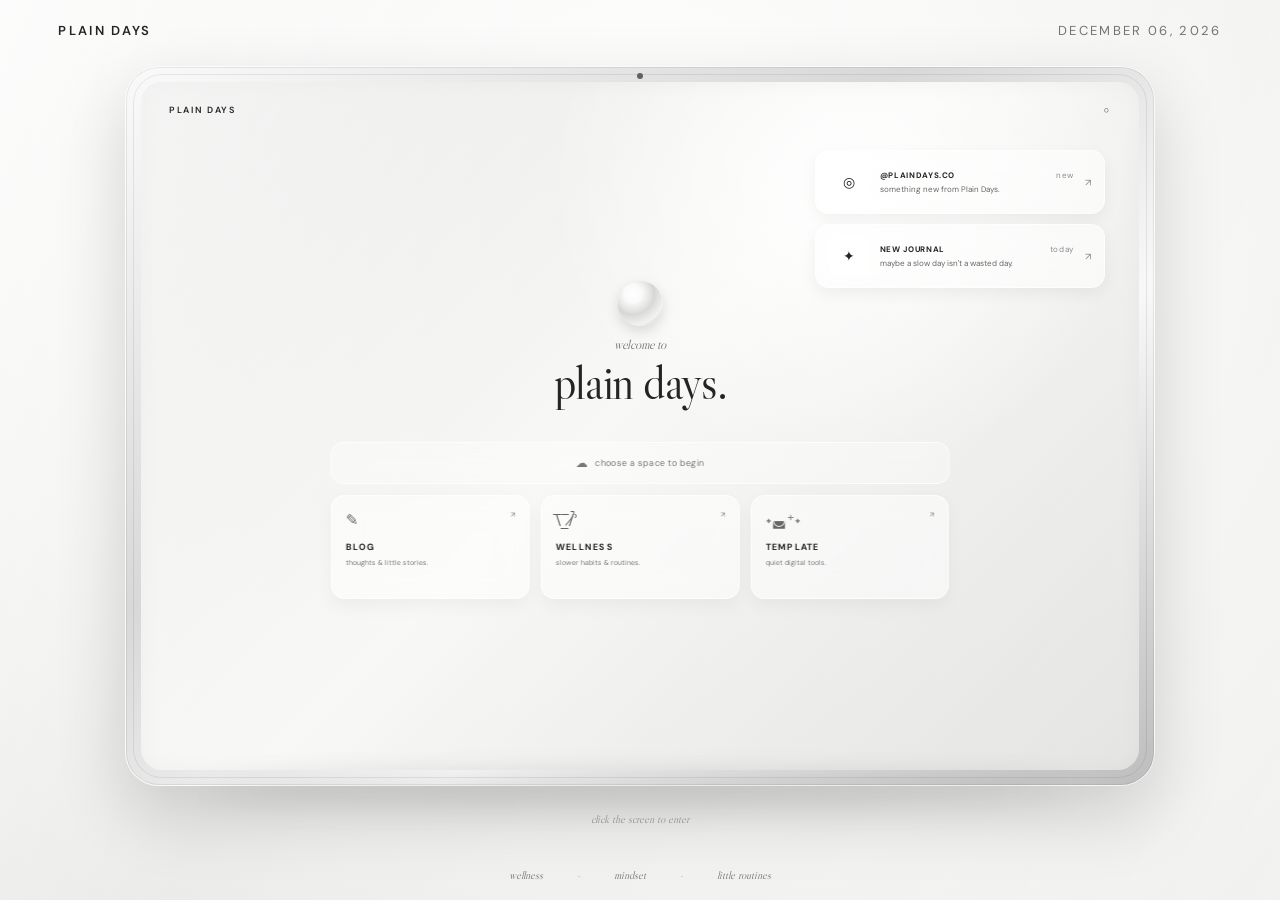
==== index.html @ ce42eb0e "Load desktop scale override" ====
<!DOCTYPE html>
<html lang="en">
<head>
  <meta charset="UTF-8" />
  <meta name="viewport" content="width=device-width, initial-scale=1.0" />
  <title>Plain Days</title>
  <link rel="stylesheet" href="style.css" />
  <link rel="stylesheet" href="desktop.css" />
</head>
<body>
  <main class="hero">
    <header class="topbar">
      <div class="brand">PLAIN DAYS</div>
      <div class="date" id="today-date"></div>
    </header>

    <div class="ipad" id="enter-site">
      <div class="ipad-frame">
        <div class="ipad-camera"></div>

        <div class="ipad-screen">
          <div class="screen-top">
            <span>PLAIN DAYS</span>
            <span>○</span>
          </div>

          <div class="notification-area">
            <a href="https://www.instagram.com/plaindays.co/" target="_blank" rel="noopener noreferrer" class="notification">
              <div class="notification-icon">◎</div>
              <div class="notification-copy">
                <div class="notification-meta">
                  <strong>@PLAINDAYS.CO</strong>
                  <span>new</span>
                </div>
                <p>something new from Plain Days.</p>
              </div>
              <span class="notification-arrow">↗</span>
            </a>

            <a href="#" class="notification">
              <div class="notification-icon">✦</div>
              <div class="notification-copy">
                <div class="notification-meta">
                  <strong>NEW JOURNAL</strong>
                  <span>today</span>
                </div>
                <p>maybe a slow day isn't a wasted day.</p>
              </div>
              <span class="notification-arrow">↗</span>
            </a>
          </div>

          <div class="screen-center">
            <div class="title-group">
              <div class="pearl"></div>
              <p class="screen-small">welcome to</p>
              <h2>plain days.</h2>
            </div>

            <div class="glass-enter">
              <span class="enter-cloud">☁</span>
              <span>choose a space to begin</span>
            </div>

            <div class="glass-menu">
              <a href="#" class="glass-card">
                <div class="glass-icon">✎</div>
                <div class="glass-card-text">
                  <strong>BLOG</strong>
                  <span>thoughts &amp; little stories.</span>
                </div>
                <span class="glass-arrow">↗</span>
              </a>

              <a href="#" class="glass-card">
                <div class="glass-icon">\̅_̅/̷̚ʾ</div>
                <div class="glass-card-text">
                  <strong>WELLNESS</strong>
                  <span>slower habits &amp; routines.</span>
                </div>
                <span class="glass-arrow">↗</span>
              </a>

              <a href="#" class="glass-card">
                <div class="glass-icon">˖◛⁺˖</div>
                <div class="glass-card-text">
                  <strong>TEMPLATE</strong>
                  <span>quiet digital tools.</span>
                </div>
                <span class="glass-arrow">↗</span>
              </a>
            </div>
          </div>
        </div>
      </div>

      <div class="ipad-shadow"></div>
    </div>

    <p class="click-note">click the screen to enter</p>

    <footer class="hero-footer">
      <span>wellness</span>
      <span>mindset</span>
      <span>little routines</span>
    </footer>
  </main>

  <script src="script.js"></script>
</body>
</html>
---- style.css ----
@import url('https://fonts.googleapis.com/css2?family=DM+Sans:wght@300;400;500;600&family=Libre+Caslon+Display&display=swap');

:root {
  --ink: #242424;
  --soft-ink: #747474;
  --line: rgba(30, 30, 30, 0.12);
  --glass: rgba(255, 255, 255, 0.52);
}

* { box-sizing: border-box; }

html { scroll-behavior: smooth; }

body {
  margin: 0;
  min-width: 320px;
  color: var(--ink);
  font-family: 'DM Sans', Arial, sans-serif;
  background:
    radial-gradient(circle at 50% 20%, rgba(255,255,255,.95), rgba(245,245,243,.82) 42%, rgba(230,230,228,.9) 100%);
}

a { color: inherit; text-decoration: none; }

.hero {
  min-height: 100svh;
  width: 100%;
  position: relative;
  overflow: hidden;
  display: flex;
  flex-direction: column;
  align-items: center;
  padding: 25px 40px 20px;
}

.hero::before {
  content: '';
  position: absolute;
  inset: 0;
  pointer-events: none;
  background: linear-gradient(115deg, rgba(255,255,255,.8), transparent 35%, rgba(255,255,255,.4));
}

.topbar {
  position: relative;
  z-index: 2;
  width: min(1180px, 100%);
  display: flex;
  justify-content: space-between;
  align-items: center;
  font-size: 11px;
  letter-spacing: .18em;
}

.brand { font-weight: 600; }
.date { color: var(--soft-ink); }

.ipad {
  position: relative;
  z-index: 2;
  margin-top: clamp(22px, 4vh, 46px);
  width: min(690px, 82vw);
  cursor: default;
}

.ipad-frame {
  position: relative;
  width: 100%;
  aspect-ratio: 1.43 / 1;
  padding: 14px;
  border-radius: 28px;
  background: linear-gradient(145deg, #fafafa 0%, #d8d8d8 38%, #f8f8f8 65%, #bdbdbd 100%);
  box-shadow: 0 28px 70px rgba(0,0,0,.16), inset 0 0 0 1px rgba(255,255,255,.9), inset 0 0 0 2px rgba(0,0,0,.08);
}

.ipad-frame::after {
  content: '';
  position: absolute;
  inset: 7px;
  border-radius: 23px;
  border: 1px solid rgba(0,0,0,.08);
  pointer-events: none;
}

.ipad-camera {
  position: absolute;
  left: 50%;
  top: 6px;
  width: 5px;
  height: 5px;
  transform: translateX(-50%);
  border-radius: 50%;
  background: #606060;
  z-index: 4;
}

.ipad-screen {
  height: 100%;
  position: relative;
  overflow: hidden;
  border-radius: 17px;
  background:
    radial-gradient(circle at 70% 15%, rgba(255,255,255,.92), transparent 32%),
    linear-gradient(135deg, #e6e7e5, #f8f8f6 48%, #dedfdd);
  box-shadow: inset 0 0 25px rgba(0,0,0,.04);
}

.ipad-screen::before {
  content: '';
  position: absolute;
  inset: 0;
  background: linear-gradient(118deg, rgba(255,255,255,.55), transparent 38%, rgba(255,255,255,.2));
  pointer-events: none;
}

.screen-top {
  position: absolute;
  z-index: 3;
  top: 17px;
  left: 21px;
  right: 21px;
  display: flex;
  justify-content: space-between;
  font-size: 7px;
  font-weight: 600;
  letter-spacing: .18em;
}

.notification-area {
  position: absolute;
  z-index: 4;
  top: 48px;
  right: 24px;
  width: 190px;
  display: grid;
  gap: 7px;
}

.notification {
  display: grid;
  grid-template-columns: 27px 1fr auto;
  align-items: center;
  gap: 8px;
  padding: 8px 9px;
  border: 1px solid rgba(255,255,255,.65);
  border-radius: 10px;
  background: rgba(255,255,255,.55);
  backdrop-filter: blur(15px);
  box-shadow: 0 6px 16px rgba(0,0,0,.055);
  opacity: 0;
  transform: translateX(16px);
  transition: transform .25s ease, background .25s ease;
}

.notification.show {
  animation: notificationIn .7s cubic-bezier(.2,.8,.2,1) forwards;
}
.notification:nth-child(2).show { animation-delay: .16s; }
.notification:hover { transform: translateY(-2px); background: rgba(255,255,255,.72); }

.notification-icon {
  width: 27px;
  height: 27px;
  display: grid;
  place-items: center;
  border-radius: 8px;
  background: rgba(255,255,255,.72);
  font-size: 11px;
}
.notification-copy { min-width: 0; }
.notification-meta { display: flex; justify-content: space-between; gap: 5px; font-size: 5px; letter-spacing: .08em; }
.notification-meta span { color: #8c8c8c; font-weight: 400; }
.notification p { margin: 2px 0 0; overflow: hidden; white-space: nowrap; text-overflow: ellipsis; color: #676767; font-size: 5.5px; }
.notification-arrow { color: #888; font-size: 7px; }

.screen-center {
  position: absolute;
  z-index: 2;
  left: 50%;
  top: 51%;
  width: min(390px, 67%);
  transform: translate(-50%, -50%);
  display: flex;
  flex-direction: column;
  align-items: center;
}

.title-group { text-align: center; }
.pearl {
  width: 31px;
  height: 31px;
  margin: 0 auto 7px;
  border-radius: 50%;
  background: radial-gradient(circle at 34% 28%, #fff 0%, #fafafa 20%, #d9d9d7 48%, #fff 72%, #bcbcb9 100%);
  box-shadow: 0 5px 13px rgba(0,0,0,.13), inset -4px -5px 8px rgba(0,0,0,.06);
}
.screen-small { margin: 0; color: #777; font-family: 'Libre Caslon Display', Georgia, serif; font-size: 9px; font-style: italic; }
.title-group h2 { margin: 0; font-family: 'Libre Caslon Display', Georgia, serif; font-size: 29px; font-weight: 400; letter-spacing: -.03em; }

.glass-enter {
  width: 100%;
  margin-top: 20px;
  padding: 8px 12px;
  display: flex;
  align-items: center;
  justify-content: center;
  gap: 7px;
  border: 1px solid rgba(255,255,255,.72);
  border-radius: 9px;
  background: rgba(255,255,255,.34);
  backdrop-filter: blur(12px);
  color: #777;
  font-size: 6px;
  letter-spacing: .04em;
}
.enter-cloud { font-size: 9px; }

.glass-menu {
  width: 100%;
  display: grid;
  grid-template-columns: repeat(3, 1fr);
  gap: 7px;
  margin-top: 7px;
}
.glass-card {
  min-height: 72px;
  position: relative;
  padding: 10px;
  border: 1px solid rgba(255,255,255,.72);
  border-radius: 10px;
  background: var(--glass);
  backdrop-filter: blur(14px);
  box-shadow: 0 7px 18px rgba(0,0,0,.045);
  transition: transform .25s ease, background .25s ease, box-shadow .25s ease;
}
.glass-card:hover { transform: translateY(-3px); background: rgba(255,255,255,.68); box-shadow: 0 11px 22px rgba(0,0,0,.07); }
.glass-icon { height: 22px; color: #666; font-size: 11px; }
.glass-card-text { display: grid; gap: 3px; }
.glass-card strong { font-size: 6px; letter-spacing: .14em; }
.glass-card span { color: #777; font-size: 5px; line-height: 1.3; }
.glass-arrow { position: absolute; top: 10px; right: 10px; }

.ipad-shadow {
  width: 83%;
  height: 18px;
  margin: -4px auto 0;
  border-radius: 50%;
  background: rgba(0,0,0,.15);
  filter: blur(16px);
}

.click-note {
  position: relative;
  z-index: 2;
  margin: 15px 0 0;
  color: #929292;
  font-family: 'Libre Caslon Display', Georgia, serif;
  font-size: 10px;
  font-style: italic;
}

.hero-footer {
  position: relative;
  z-index: 2;
  margin-top: auto;
  padding-top: 24px;
  display: flex;
  gap: 28px;
  color: #777;
  font-family: 'Libre Caslon Display', Georgia, serif;
  font-size: 10px;
  font-style: italic;
}
.hero-footer span + span::before { content: '·'; margin-right: 28px; color: #aaa; }

@keyframes notificationIn {
  from { opacity: 0; transform: translateX(16px); }
  to { opacity: 1; transform: translateX(0); }
}

@media (max-width: 720px) {
  .hero { padding: 20px 18px 18px; min-height: 100svh; }
  .topbar { font-size: 9px; }
  .ipad { width: min(94vw, 600px); margin-top: 11vh; }
  .ipad-frame { padding: 9px; border-radius: 20px; }
  .ipad-screen { border-radius: 13px; }
  .notification-area { top: 37px; right: 16px; width: 150px; }
  .notification { grid-template-columns: 22px 1fr auto; padding: 6px; gap: 5px; }
  .notification-icon { width: 22px; height: 22px; }
  .screen-center { top: 55%; width: 72%; }
  .pearl { width: 24px; height: 24px; margin-bottom: 4px; }
  .title-group h2 { font-size: 22px; }
  .glass-enter { margin-top: 12px; padding: 6px; }
  .glass-menu { gap: 4px; margin-top: 4px; }
  .glass-card { min-height: 55px; padding: 7px; border-radius: 7px; }
  .glass-icon { height: 17px; font-size: 8px; }
  .glass-card strong { font-size: 5px; }
  .glass-card span { font-size: 4px; }
  .glass-arrow { top: 7px; right: 7px; }
  .hero-footer { gap: 11px; font-size: 9px; }
  .hero-footer span + span::before { margin-right: 11px; }
}

@media (max-width: 460px) {
  .date { display: none; }
  .ipad { margin-top: 15vh; width: 96vw; }
  .notification-area { top: 31px; right: 12px; width: 132px; gap: 4px; }
  .notification { padding: 4px 5px; border-radius: 7px; }
  .notification-icon { width: 18px; height: 18px; font-size: 8px; border-radius: 5px; }
  .notification-meta, .notification p { font-size: 4px; }
  .screen-top { top: 12px; left: 15px; right: 15px; font-size: 5px; }
  .screen-center { top: 57%; width: 75%; }
  .title-group h2 { font-size: 18px; }
  .screen-small { font-size: 6px; }
  .pearl { width: 20px; height: 20px; }
  .glass-enter { margin-top: 8px; font-size: 4px; padding: 4px; }
  .glass-card { min-height: 45px; padding: 5px; }
  .glass-icon { height: 13px; font-size: 6px; }
  .glass-card strong { font-size: 4px; }
  .glass-card span { font-size: 3.5px; }
  .click-note { margin-top: 10px; }
}
---- desktop.css ----
/* Plain Days — desktop scale pass 01 */

@media (min-width: 721px) {
  .hero {
    padding: 22px 34px 18px;
  }

  .topbar {
    width: min(1380px, 96%);
    font-size: 13px;
  }

  .ipad {
    width: min(1180px, 88vw, calc(80vh * 1.43));
    margin-top: clamp(20px, 3vh, 34px);
  }

  .ipad-frame {
    padding: 16px;
    border-radius: 34px;
  }

  .ipad-frame::after {
    inset: 8px;
    border-radius: 29px;
  }

  .ipad-screen {
    border-radius: 21px;
  }

  .ipad-camera {
    top: 7px;
    width: 6px;
    height: 6px;
  }

  .screen-top {
    top: 22px;
    left: 28px;
    right: 28px;
    font-size: 9px;
  }

  .notification-area {
    top: 68px;
    right: 34px;
    width: 290px;
    gap: 10px;
  }

  .notification {
    grid-template-columns: 40px 1fr auto;
    gap: 11px;
    padding: 11px 13px;
    border-radius: 14px;
  }

  .notification-icon {
    width: 40px;
    height: 40px;
    border-radius: 11px;
    font-size: 14px;
  }

  .notification-meta {
    font-size: 8px;
  }

  .notification p {
    margin-top: 4px;
    font-size: 8px;
  }

  .notification-arrow {
    font-size: 10px;
  }

  .screen-center {
    top: 52%;
    width: min(640px, 62%);
  }

  .pearl {
    width: 45px;
    height: 45px;
    margin-bottom: 10px;
  }

  .screen-small {
    font-size: 13px;
  }

  .title-group h2 {
    font-size: 48px;
  }

  .glass-enter {
    margin-top: 30px;
    padding: 12px 16px;
    border-radius: 13px;
    font-size: 9px;
  }

  .enter-cloud {
    font-size: 12px;
  }

  .glass-menu {
    gap: 11px;
    margin-top: 11px;
  }

  .glass-card {
    min-height: 104px;
    padding: 14px;
    border-radius: 14px;
  }

  .glass-icon {
    height: 31px;
    font-size: 15px;
  }

  .glass-card-text {
    gap: 5px;
  }

  .glass-card strong {
    font-size: 9px;
  }

  .glass-card span {
    font-size: 7px;
  }

  .glass-arrow {
    top: 14px;
    right: 14px;
  }

  .click-note {
    margin-top: 12px;
    font-size: 11px;
  }

  .hero-footer {
    padding-top: 18px;
    gap: 34px;
    font-size: 11px;
  }

  .hero-footer span + span::before {
    margin-right: 34px;
  }
}
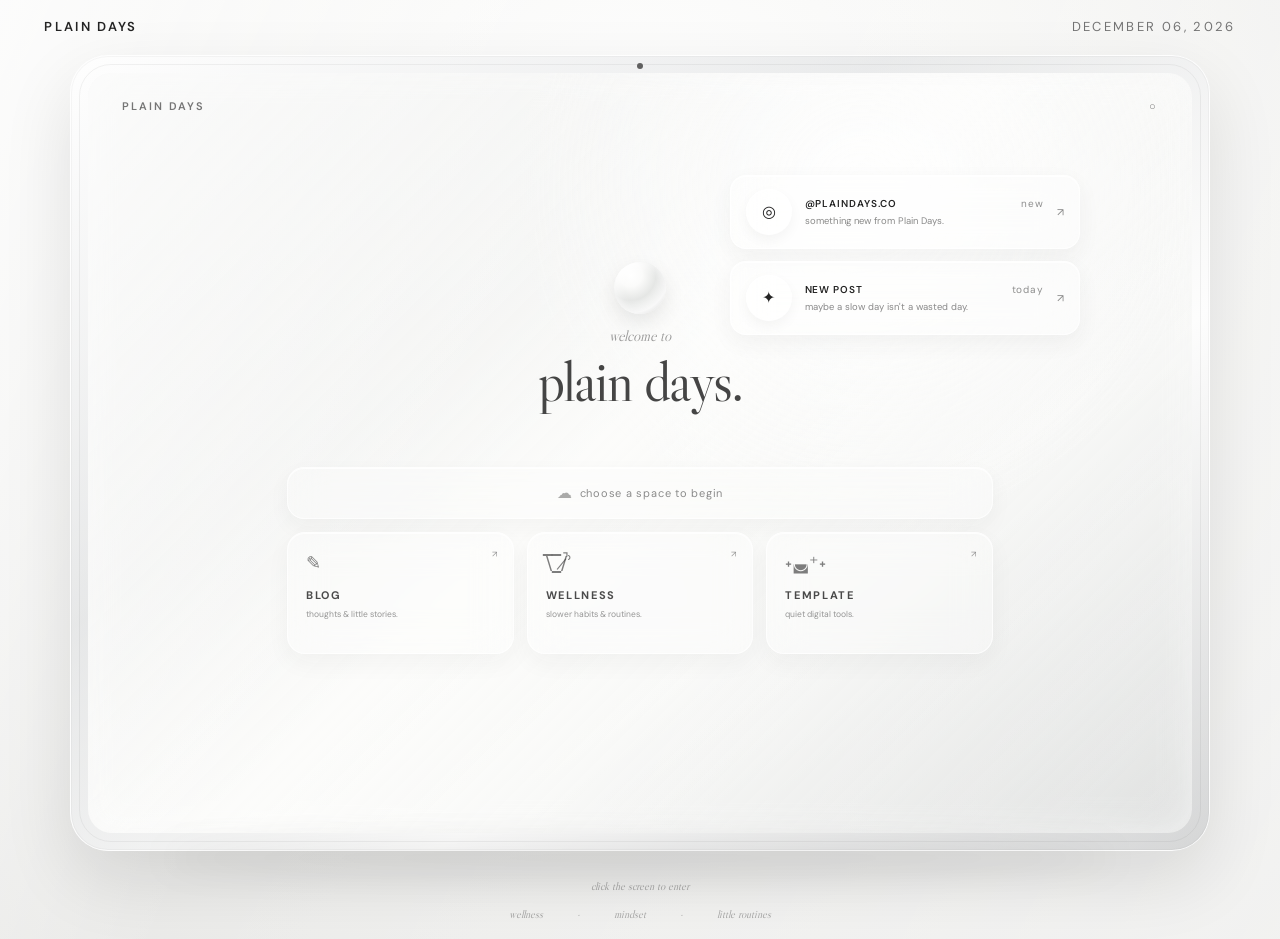
==== commit 4ef960a8: "Rename journal notification to post" ====
--- a/index.html
+++ b/index.html
@@ -41,7 +41,7 @@
               <div class="notification-icon">✦</div>
               <div class="notification-copy">
                 <div class="notification-meta">
-                  <strong>NEW JOURNAL</strong>
+                  <strong>NEW POST</strong>
                   <span>today</span>
                 </div>
                 <p>maybe a slow day isn't a wasted day.</p>
--- a/desktop.css
+++ b/desktop.css
@@ -1,153 +1,257 @@
-/* Plain Days — desktop scale pass 01 */
+/* Plain Days — desktop finish pass 06 */
 
 @media (min-width: 721px) {
   .hero {
-    padding: 22px 34px 18px;
+    min-height: 100svh;
+    padding: 18px 26px 18px;
+    overflow-x: hidden;
+    overflow-y: auto;
   }
 
   .topbar {
-    width: min(1380px, 96%);
+    width: min(1480px, 97%);
     font-size: 13px;
   }
 
   .ipad {
-    width: min(1180px, 88vw, calc(80vh * 1.43));
-    margin-top: clamp(20px, 3vh, 34px);
+    width: min(1380px, 89vw);
+    margin-top: clamp(16px, 2.2vh, 26px);
   }
 
   .ipad-frame {
-    padding: 16px;
-    border-radius: 34px;
+    padding: 18px;
+    border-radius: 38px;
+    background: linear-gradient(
+      145deg,
+      rgba(255,255,255,.82) 0%,
+      rgba(218,220,222,.52) 36%,
+      rgba(255,255,255,.78) 66%,
+      rgba(184,186,188,.50) 100%
+    );
+    box-shadow:
+      0 28px 70px rgba(0,0,0,.11),
+      inset 0 0 0 1px rgba(255,255,255,.94),
+      inset 0 0 0 2px rgba(70,70,70,.045);
   }
 
   .ipad-frame::after {
-    inset: 8px;
-    border-radius: 29px;
+    inset: 9px;
+    border-radius: 32px;
+    border-color: rgba(80,80,80,.07);
   }
 
   .ipad-screen {
-    border-radius: 21px;
+    border-radius: 24px;
+    background:
+      radial-gradient(circle at 70% 15%, rgba(255,255,255,.76), transparent 34%),
+      linear-gradient(135deg, rgba(236,237,235,.58), rgba(255,255,253,.74) 48%, rgba(222,224,222,.52));
+    box-shadow:
+      inset 0 0 34px rgba(255,255,255,.58),
+      inset 0 0 24px rgba(0,0,0,.025);
+  }
+
+  .ipad-screen::before {
+    background: linear-gradient(118deg, rgba(255,255,255,.62), transparent 38%, rgba(255,255,255,.16));
   }
 
   .ipad-camera {
-    top: 7px;
+    top: 8px;
     width: 6px;
     height: 6px;
   }
 
   .screen-top {
-    top: 22px;
-    left: 28px;
-    right: 28px;
-    font-size: 9px;
+    top: 26px;
+    left: 34px;
+    right: 34px;
+    font-size: 11px;
+    color: rgba(36,36,36,.62);
   }
 
   .notification-area {
-    top: 68px;
-    right: 34px;
-    width: 290px;
-    gap: 10px;
+    top: 102px;
+    right: 112px;
+    width: 350px;
+    gap: 12px;
   }
 
   .notification {
-    grid-template-columns: 40px 1fr auto;
-    gap: 11px;
-    padding: 11px 13px;
-    border-radius: 14px;
+    grid-template-columns: 46px 1fr auto;
+    gap: 13px;
+    padding: 13px 15px;
+    border-radius: 16px;
+    border-color: rgba(255,255,255,.72);
+    background: rgba(255,255,255,.38);
+    backdrop-filter: blur(19px) saturate(108%);
+    -webkit-backdrop-filter: blur(19px) saturate(108%);
+    box-shadow:
+      0 8px 22px rgba(55,58,62,.055),
+      inset 0 1px 0 rgba(255,255,255,.78);
+  }
+
+  .notification:hover {
+    background: rgba(255,255,255,.50);
   }
 
   .notification-icon {
-    width: 40px;
-    height: 40px;
-    border-radius: 11px;
-    font-size: 14px;
+    width: 46px;
+    height: 46px;
+    border-radius: 50%;
+    font-size: 16px;
+    background: rgba(255,255,255,.48);
+    box-shadow:
+      0 5px 13px rgba(0,0,0,.045),
+      inset 0 1px 0 rgba(255,255,255,.78);
   }
 
   .notification-meta {
-    font-size: 8px;
+    font-size: 10px;
+  }
+
+  .notification-meta strong {
+    font-weight: 600;
+    letter-spacing: .09em;
   }
 
   .notification p {
-    margin-top: 4px;
-    font-size: 8px;
+    margin-top: 5px;
+    font-size: 9.5px;
+    color: rgba(70,70,70,.64);
   }
 
   .notification-arrow {
+    font-size: 11px;
+  }
+
+  .screen-center {
+    top: calc(52% + 20px);
+    width: min(760px, 64%);
+  }
+
+  .title-group {
+    transform: translateY(-60px);
+  }
+
+  .pearl {
+    width: 52px;
+    height: 52px;
+    margin-bottom: 12px;
+    background: radial-gradient(
+      circle at 32% 25%,
+      rgba(255,255,255,.98) 0%,
+      rgba(251,251,250,.90) 22%,
+      rgba(218,220,218,.66) 48%,
+      rgba(255,255,255,.88) 72%,
+      rgba(187,189,187,.48) 100%
+    );
+    box-shadow:
+      0 8px 20px rgba(0,0,0,.085),
+      inset -4px -5px 10px rgba(0,0,0,.035),
+      inset 4px 4px 10px rgba(255,255,255,.82);
+  }
+
+  .screen-small {
+    font-size: 15px;
+    color: rgba(75,75,75,.56);
+  }
+
+  .title-group h2 {
+    font-size: 58px;
+    color: rgba(33,33,33,.84);
+  }
+
+  .glass-enter {
+    margin-top: -9px;
+    padding: 15px 18px;
+    border-radius: 17px;
+    border-color: rgba(255,255,255,.70);
+    background: rgba(255,255,255,.24);
+    backdrop-filter: blur(18px) saturate(108%);
+    -webkit-backdrop-filter: blur(18px) saturate(108%);
+    box-shadow:
+      0 8px 22px rgba(40,45,50,.045),
+      inset 0 1px 0 rgba(255,255,255,.74);
+    font-size: 11px;
+    color: rgba(70,70,70,.62);
+    letter-spacing: .07em;
+  }
+
+  .enter-cloud {
+    font-size: 15px;
+    opacity: .72;
+  }
+
+  .glass-menu {
+    gap: 13px;
+    margin-top: 13px;
+  }
+
+  .glass-card {
+    min-height: 122px;
+    padding: 18px;
+    border-radius: 18px;
+    border-color: rgba(255,255,255,.72);
+    background: rgba(255,255,255,.30);
+    backdrop-filter: blur(18px) saturate(108%);
+    -webkit-backdrop-filter: blur(18px) saturate(108%);
+    box-shadow:
+      0 9px 24px rgba(40,45,50,.045),
+      inset 0 1px 0 rgba(255,255,255,.76);
+  }
+
+  .glass-card:hover {
+    background: rgba(255,255,255,.43);
+    box-shadow:
+      0 13px 28px rgba(40,45,50,.065),
+      inset 0 1px 0 rgba(255,255,255,.82);
+  }
+
+  .glass-icon {
+    height: 37px;
+    font-size: 18px;
+    color: rgba(62,62,62,.67);
+  }
+
+  .glass-card-text {
+    gap: 7px;
+  }
+
+  .glass-card strong {
+    font-size: 11px;
+    letter-spacing: .15em;
+    color: rgba(35,35,35,.82);
+  }
+
+  .glass-card span {
+    font-size: 8.5px;
+    color: rgba(75,75,75,.58);
+  }
+
+  .glass-arrow {
+    top: 16px;
+    right: 16px;
     font-size: 10px;
-  }
-
-  .screen-center {
-    top: 52%;
-    width: min(640px, 62%);
-  }
-
-  .pearl {
-    width: 45px;
-    height: 45px;
-    margin-bottom: 10px;
-  }
-
-  .screen-small {
-    font-size: 13px;
-  }
-
-  .title-group h2 {
-    font-size: 48px;
-  }
-
-  .glass-enter {
-    margin-top: 30px;
-    padding: 12px 16px;
-    border-radius: 13px;
-    font-size: 9px;
-  }
-
-  .enter-cloud {
-    font-size: 12px;
-  }
-
-  .glass-menu {
-    gap: 11px;
-    margin-top: 11px;
-  }
-
-  .glass-card {
-    min-height: 104px;
-    padding: 14px;
-    border-radius: 14px;
-  }
-
-  .glass-icon {
-    height: 31px;
-    font-size: 15px;
-  }
-
-  .glass-card-text {
-    gap: 5px;
-  }
-
-  .glass-card strong {
-    font-size: 9px;
-  }
-
-  .glass-card span {
-    font-size: 7px;
-  }
-
-  .glass-arrow {
-    top: 14px;
-    right: 14px;
+    color: rgba(70,70,70,.50);
+  }
+
+  .ipad-shadow {
+    width: 84%;
+    height: 22px;
+    background: rgba(0,0,0,.10);
+    filter: blur(18px);
   }
 
   .click-note {
-    margin-top: 12px;
-    font-size: 11px;
+    margin-top: 10px;
+    font-size: 11px;
+    color: rgba(95,95,95,.58);
   }
 
   .hero-footer {
-    padding-top: 18px;
+    padding-top: 14px;
     gap: 34px;
     font-size: 11px;
+    color: rgba(85,85,85,.52);
   }
 
   .hero-footer span + span::before {
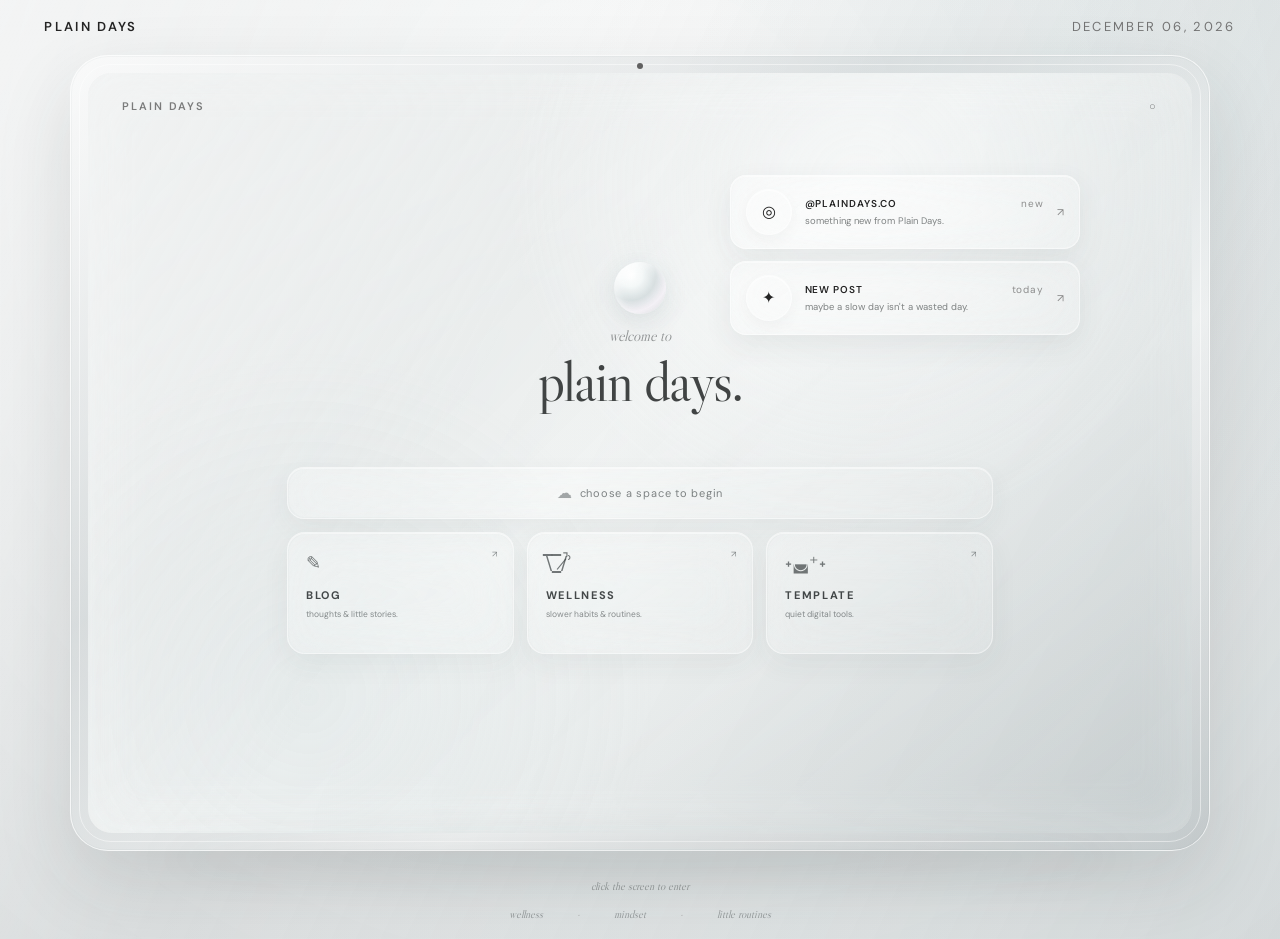
==== commit 1b48d6ff: "Connect home cards to Plain Days WordPress pages" ====
--- a/index.html
+++ b/index.html
@@ -37,7 +37,7 @@
               <span class="notification-arrow">↗</span>
             </a>
 
-            <a href="#" class="notification">
+            <a href="https://plain-days.com/journal/" target="_top" class="notification">
               <div class="notification-icon">✦</div>
               <div class="notification-copy">
                 <div class="notification-meta">
@@ -63,7 +63,7 @@
             </div>
 
             <div class="glass-menu">
-              <a href="#" class="glass-card">
+              <a href="https://plain-days.com/journal/" target="_top" class="glass-card">
                 <div class="glass-icon">✎</div>
                 <div class="glass-card-text">
                   <strong>BLOG</strong>
@@ -72,7 +72,7 @@
                 <span class="glass-arrow">↗</span>
               </a>
 
-              <a href="#" class="glass-card">
+              <a href="https://plain-days.com/wellness/" target="_top" class="glass-card">
                 <div class="glass-icon">\̅_̅/̷̚ʾ</div>
                 <div class="glass-card-text">
                   <strong>WELLNESS</strong>
@@ -81,7 +81,7 @@
                 <span class="glass-arrow">↗</span>
               </a>
 
-              <a href="#" class="glass-card">
+              <a href="https://plain-days.com/templates/" target="_top" class="glass-card">
                 <div class="glass-icon">˖◛⁺˖</div>
                 <div class="glass-card-text">
                   <strong>TEMPLATE</strong>
--- a/desktop.css
+++ b/desktop.css
@@ -1,4 +1,4 @@
-/* Plain Days — desktop finish pass 06 */
+/* Plain Days — desktop finish pass 08 */
 
 @media (min-width: 721px) {
   .hero {
@@ -6,6 +6,15 @@
     padding: 18px 26px 18px;
     overflow-x: hidden;
     overflow-y: auto;
+    background:
+      radial-gradient(circle at 50% 18%, rgba(255,255,255,.86), rgba(238,240,240,.88) 38%, rgba(214,218,219,.92) 100%),
+      linear-gradient(135deg, #eef0f0, #dfe3e3);
+  }
+
+  .hero::before {
+    background:
+      linear-gradient(115deg, rgba(255,255,255,.58), transparent 34%, rgba(202,210,212,.18)),
+      radial-gradient(circle at 82% 20%, rgba(194,214,218,.22), transparent 30%);
   }
 
   .topbar {
@@ -23,35 +32,39 @@
     border-radius: 38px;
     background: linear-gradient(
       145deg,
-      rgba(255,255,255,.82) 0%,
-      rgba(218,220,222,.52) 36%,
-      rgba(255,255,255,.78) 66%,
-      rgba(184,186,188,.50) 100%
+      rgba(255,255,255,.56) 0%,
+      rgba(194,201,203,.42) 36%,
+      rgba(249,250,250,.55) 66%,
+      rgba(160,168,171,.38) 100%
     );
     box-shadow:
-      0 28px 70px rgba(0,0,0,.11),
-      inset 0 0 0 1px rgba(255,255,255,.94),
-      inset 0 0 0 2px rgba(70,70,70,.045);
+      0 30px 76px rgba(39,47,50,.13),
+      inset 0 0 0 1px rgba(255,255,255,.76),
+      inset 0 0 0 2px rgba(70,78,80,.035);
   }
 
   .ipad-frame::after {
     inset: 9px;
     border-radius: 32px;
-    border-color: rgba(80,80,80,.07);
+    border-color: rgba(255,255,255,.48);
   }
 
   .ipad-screen {
     border-radius: 24px;
     background:
-      radial-gradient(circle at 70% 15%, rgba(255,255,255,.76), transparent 34%),
-      linear-gradient(135deg, rgba(236,237,235,.58), rgba(255,255,253,.74) 48%, rgba(222,224,222,.52));
-    box-shadow:
-      inset 0 0 34px rgba(255,255,255,.58),
-      inset 0 0 24px rgba(0,0,0,.025);
+      radial-gradient(circle at 70% 15%, rgba(255,255,255,.54), transparent 35%),
+      radial-gradient(circle at 20% 82%, rgba(191,207,210,.20), transparent 32%),
+      linear-gradient(135deg, rgba(221,225,225,.72), rgba(247,249,248,.64) 48%, rgba(197,203,204,.60));
+    box-shadow:
+      inset 0 0 52px rgba(255,255,255,.40),
+      inset 0 0 34px rgba(70,80,82,.035);
+    backdrop-filter: blur(24px) saturate(112%);
+    -webkit-backdrop-filter: blur(24px) saturate(112%);
   }
 
   .ipad-screen::before {
-    background: linear-gradient(118deg, rgba(255,255,255,.62), transparent 38%, rgba(255,255,255,.16));
+    background:
+      linear-gradient(118deg, rgba(255,255,255,.46), transparent 37%, rgba(182,199,202,.10));
   }
 
   .ipad-camera {
@@ -65,7 +78,7 @@
     left: 34px;
     right: 34px;
     font-size: 11px;
-    color: rgba(36,36,36,.62);
+    color: rgba(36,36,36,.58);
   }
 
   .notification-area {
@@ -75,22 +88,79 @@
     gap: 12px;
   }
 
+  .notification,
+  .glass-card,
+  .glass-enter {
+    position: relative;
+    overflow: hidden;
+    isolation: isolate;
+  }
+
+  .notification::before,
+  .glass-card::before,
+  .glass-enter::before {
+    content: '';
+    position: absolute;
+    inset: -2px;
+    z-index: -1;
+    opacity: 0;
+    pointer-events: none;
+    background:
+      linear-gradient(
+        115deg,
+        transparent 8%,
+        rgba(196,231,238,.30) 28%,
+        rgba(244,218,239,.28) 47%,
+        rgba(218,227,255,.30) 63%,
+        rgba(224,246,232,.26) 78%,
+        transparent 94%
+      );
+    transform: translateX(-38%) skewX(-12deg);
+    transition: opacity .38s ease, transform .72s cubic-bezier(.18,.75,.22,1);
+    filter: saturate(125%);
+  }
+
+  .notification:hover::before,
+  .glass-card:hover::before,
+  .glass-enter:hover::before {
+    opacity: 1;
+    transform: translateX(18%) skewX(-12deg);
+  }
+
+  .notification::after,
+  .glass-card::after,
+  .glass-enter::after {
+    content: '';
+    position: absolute;
+    inset: 1px;
+    z-index: -1;
+    border-radius: inherit;
+    pointer-events: none;
+    background: linear-gradient(145deg, rgba(255,255,255,.20), rgba(255,255,255,.035));
+  }
+
   .notification {
     grid-template-columns: 46px 1fr auto;
     gap: 13px;
     padding: 13px 15px;
     border-radius: 16px;
+    border-color: rgba(255,255,255,.50);
+    background: rgba(255,255,255,.13);
+    backdrop-filter: blur(24px) saturate(120%);
+    -webkit-backdrop-filter: blur(24px) saturate(120%);
+    box-shadow:
+      0 10px 28px rgba(54,64,68,.08),
+      inset 0 1px 0 rgba(255,255,255,.56),
+      inset 0 -1px 0 rgba(255,255,255,.10);
+  }
+
+  .notification:hover {
+    background: rgba(255,255,255,.19);
     border-color: rgba(255,255,255,.72);
-    background: rgba(255,255,255,.38);
-    backdrop-filter: blur(19px) saturate(108%);
-    -webkit-backdrop-filter: blur(19px) saturate(108%);
-    box-shadow:
-      0 8px 22px rgba(55,58,62,.055),
-      inset 0 1px 0 rgba(255,255,255,.78);
-  }
-
-  .notification:hover {
-    background: rgba(255,255,255,.50);
+    box-shadow:
+      0 14px 34px rgba(55,68,74,.11),
+      0 0 24px rgba(205,228,235,.16),
+      inset 0 1px 0 rgba(255,255,255,.72);
   }
 
   .notification-icon {
@@ -98,10 +168,11 @@
     height: 46px;
     border-radius: 50%;
     font-size: 16px;
-    background: rgba(255,255,255,.48);
-    box-shadow:
-      0 5px 13px rgba(0,0,0,.045),
-      inset 0 1px 0 rgba(255,255,255,.78);
+    background: rgba(255,255,255,.18);
+    border: 1px solid rgba(255,255,255,.42);
+    box-shadow:
+      0 6px 16px rgba(0,0,0,.035),
+      inset 0 1px 0 rgba(255,255,255,.56);
   }
 
   .notification-meta {
@@ -116,7 +187,7 @@
   .notification p {
     margin-top: 5px;
     font-size: 9.5px;
-    color: rgba(70,70,70,.64);
+    color: rgba(63,68,69,.66);
   }
 
   .notification-arrow {
@@ -138,47 +209,56 @@
     margin-bottom: 12px;
     background: radial-gradient(
       circle at 32% 25%,
-      rgba(255,255,255,.98) 0%,
-      rgba(251,251,250,.90) 22%,
-      rgba(218,220,218,.66) 48%,
-      rgba(255,255,255,.88) 72%,
-      rgba(187,189,187,.48) 100%
+      rgba(255,255,255,.96) 0%,
+      rgba(245,249,249,.80) 22%,
+      rgba(192,205,208,.52) 48%,
+      rgba(249,244,251,.74) 70%,
+      rgba(173,187,191,.38) 100%
     );
     box-shadow:
-      0 8px 20px rgba(0,0,0,.085),
-      inset -4px -5px 10px rgba(0,0,0,.035),
-      inset 4px 4px 10px rgba(255,255,255,.82);
+      0 9px 24px rgba(68,81,85,.10),
+      0 0 24px rgba(213,231,236,.22),
+      inset -4px -5px 10px rgba(0,0,0,.025),
+      inset 4px 4px 10px rgba(255,255,255,.72);
   }
 
   .screen-small {
     font-size: 15px;
-    color: rgba(75,75,75,.56);
+    color: rgba(72,76,77,.58);
   }
 
   .title-group h2 {
     font-size: 58px;
-    color: rgba(33,33,33,.84);
+    color: rgba(31,34,35,.84);
   }
 
   .glass-enter {
     margin-top: -9px;
     padding: 15px 18px;
     border-radius: 17px;
-    border-color: rgba(255,255,255,.70);
-    background: rgba(255,255,255,.24);
-    backdrop-filter: blur(18px) saturate(108%);
-    -webkit-backdrop-filter: blur(18px) saturate(108%);
-    box-shadow:
-      0 8px 22px rgba(40,45,50,.045),
-      inset 0 1px 0 rgba(255,255,255,.74);
-    font-size: 11px;
-    color: rgba(70,70,70,.62);
+    border-color: rgba(255,255,255,.46);
+    background: rgba(255,255,255,.085);
+    backdrop-filter: blur(24px) saturate(120%);
+    -webkit-backdrop-filter: blur(24px) saturate(120%);
+    box-shadow:
+      0 9px 26px rgba(55,65,68,.055),
+      inset 0 1px 0 rgba(255,255,255,.50);
+    font-size: 11px;
+    color: rgba(60,66,67,.64);
     letter-spacing: .07em;
+  }
+
+  .glass-enter:hover {
+    border-color: rgba(255,255,255,.74);
+    box-shadow:
+      0 12px 30px rgba(55,68,74,.09),
+      0 0 28px rgba(205,228,235,.18),
+      inset 0 1px 0 rgba(255,255,255,.70);
   }
 
   .enter-cloud {
     font-size: 15px;
-    opacity: .72;
+    opacity: .70;
   }
 
   .glass-menu {
@@ -190,26 +270,31 @@
     min-height: 122px;
     padding: 18px;
     border-radius: 18px;
-    border-color: rgba(255,255,255,.72);
-    background: rgba(255,255,255,.30);
-    backdrop-filter: blur(18px) saturate(108%);
-    -webkit-backdrop-filter: blur(18px) saturate(108%);
-    box-shadow:
-      0 9px 24px rgba(40,45,50,.045),
-      inset 0 1px 0 rgba(255,255,255,.76);
+    border-color: rgba(255,255,255,.48);
+    background: rgba(255,255,255,.10);
+    backdrop-filter: blur(24px) saturate(120%);
+    -webkit-backdrop-filter: blur(24px) saturate(120%);
+    box-shadow:
+      0 10px 28px rgba(55,65,68,.06),
+      inset 0 1px 0 rgba(255,255,255,.54),
+      inset 0 -1px 0 rgba(255,255,255,.08);
   }
 
   .glass-card:hover {
-    background: rgba(255,255,255,.43);
-    box-shadow:
-      0 13px 28px rgba(40,45,50,.065),
-      inset 0 1px 0 rgba(255,255,255,.82);
+    transform: translateY(-4px);
+    background: rgba(255,255,255,.16);
+    border-color: rgba(255,255,255,.78);
+    box-shadow:
+      0 18px 38px rgba(48,61,65,.11),
+      0 0 30px rgba(191,225,233,.18),
+      0 0 44px rgba(230,205,235,.10),
+      inset 0 1px 0 rgba(255,255,255,.78);
   }
 
   .glass-icon {
     height: 37px;
     font-size: 18px;
-    color: rgba(62,62,62,.67);
+    color: rgba(55,61,62,.69);
   }
 
   .glass-card-text {
@@ -219,39 +304,39 @@
   .glass-card strong {
     font-size: 11px;
     letter-spacing: .15em;
-    color: rgba(35,35,35,.82);
+    color: rgba(29,34,35,.82);
   }
 
   .glass-card span {
     font-size: 8.5px;
-    color: rgba(75,75,75,.58);
+    color: rgba(64,70,71,.60);
   }
 
   .glass-arrow {
     top: 16px;
     right: 16px;
     font-size: 10px;
-    color: rgba(70,70,70,.50);
+    color: rgba(60,66,67,.52);
   }
 
   .ipad-shadow {
     width: 84%;
     height: 22px;
-    background: rgba(0,0,0,.10);
-    filter: blur(18px);
+    background: rgba(32,43,46,.10);
+    filter: blur(20px);
   }
 
   .click-note {
     margin-top: 10px;
     font-size: 11px;
-    color: rgba(95,95,95,.58);
+    color: rgba(80,86,87,.58);
   }
 
   .hero-footer {
     padding-top: 14px;
     gap: 34px;
     font-size: 11px;
-    color: rgba(85,85,85,.52);
+    color: rgba(70,77,78,.52);
   }
 
   .hero-footer span + span::before {
